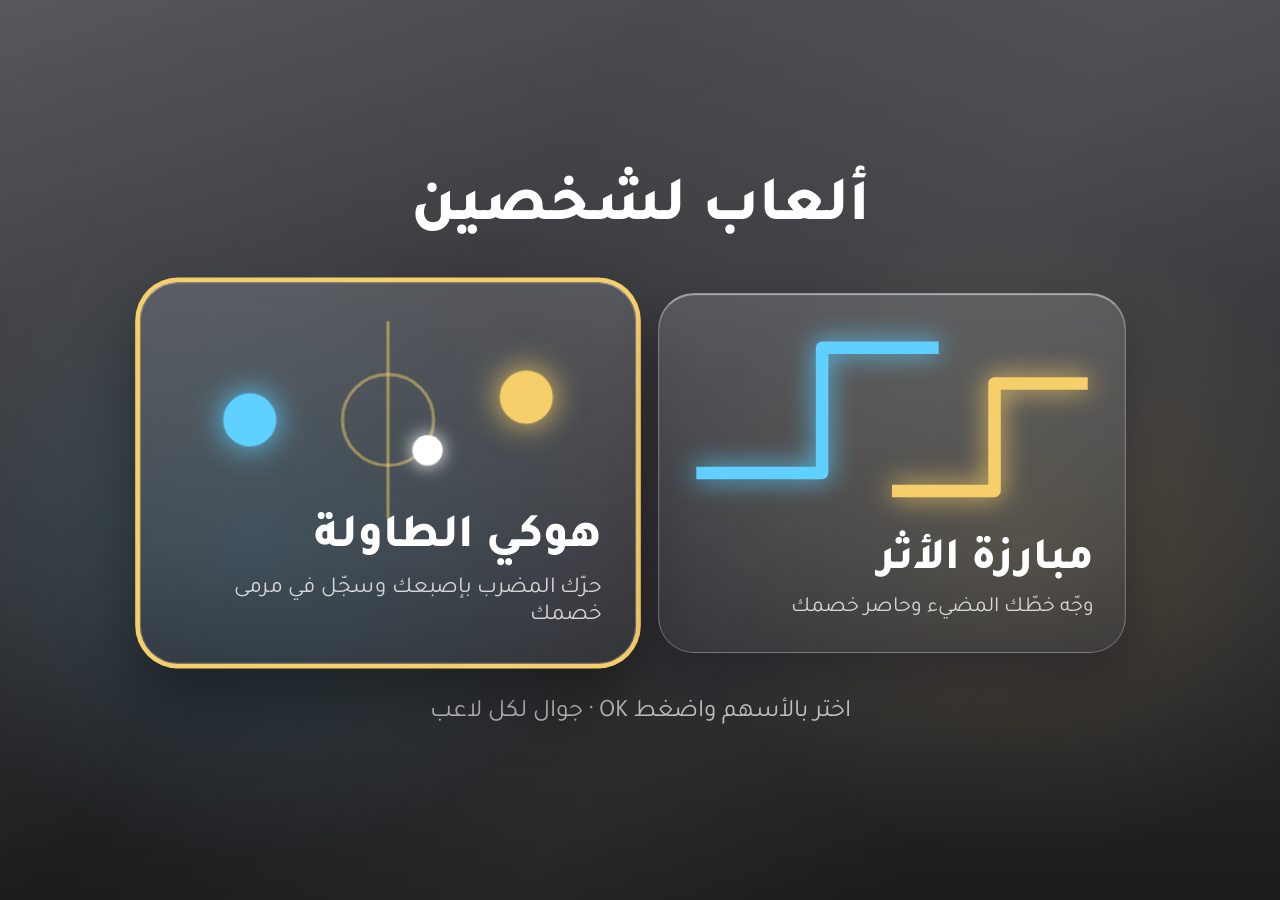
==== web/public/games/index.html @ 93bdf0fc "Two-player TV games: air hockey and light-trail duel Phones are the controllers (pad.html); the TV r" ====
<!doctype html>
<html lang="ar" dir="rtl">
<head>
  <meta charset="utf-8">
  <meta name="viewport" content="width=device-width, initial-scale=1">
  <title>ألعاب</title>
  <link rel="stylesheet" href="games.css">
  <style>
    .hub { position: fixed; inset: 0; display: flex; flex-direction: column; align-items: center; justify-content: center; gap: 5vh; }
    .hub h1 { font-size: 7vh; font-weight: 800; }
    .hub p { font-size: 2.8vh; }
    .cards { display: flex; gap: 4vh; direction: ltr; }
    .card { width: 52vh; height: 40vh; border-radius: 4vh; padding: 3.5vh; display: flex; flex-direction: column; justify-content: flex-end;
      color: #fff; text-decoration: none; direction: rtl; position: relative; overflow: hidden; outline: none;
      transition: transform .2s, box-shadow .2s; }
    .card canvas { position: absolute; inset: 0; width: 100%; height: 100%; }
    .card b { position: relative; font-size: 5vh; font-weight: 800; }
    .card span { position: relative; font-size: 2.4vh; color: rgba(255,255,255,.78); margin-top: .6vh; }
    .card:focus { transform: scale(1.06); box-shadow: 0 0 0 .5vh #f6cf6a, 0 3vh 7vh rgba(0,0,0,.45); }
  </style>
</head>
<body class="tv">
  <div class="hub">
    <h1>ألعاب لشخصين</h1>
    <div class="cards">
      <a class="card glass" href="hockey.html" id="c0"><canvas id="art0"></canvas><b>هوكي الطاولة</b><span>حرّك المضرب بإصبعك وسجّل في مرمى خصمك</span></a>
      <a class="card glass" href="trail.html" id="c1"><canvas id="art1"></canvas><b>مبارزة الأثر</b><span>وجّه خطّك المضيء وحاصر خصمك</span></a>
    </div>
    <p class="dim">اختر بالأسهم واضغط OK · جوال لكل لاعب</p>
  </div>
  <script>
    // Game picker for the TV remote: arrows move focus between the two cards, OK opens one.
    (function () {
      var cards = [document.getElementById('c0'), document.getElementById('c1')], i = 0;
      cards[0].focus();
      document.addEventListener('keydown', function (e) {
        if (e.keyCode === 37 || e.keyCode === 39) { i = e.keyCode === 37 ? 0 : 1; cards[i].focus(); e.preventDefault(); }
        if (e.keyCode === 13) { location.href = cards[i].getAttribute('href'); e.preventDefault(); }
      });

      // Small static art on each card (drawn once).
      function art(id, draw) {
        var c = document.getElementById(id), r = c.getBoundingClientRect();
        c.width = r.width; c.height = r.height; draw(c.getContext('2d'), c.width, c.height);
      }
      function dot(g, x, y, r, color) {
        g.shadowColor = color; g.shadowBlur = r * 1.2; g.fillStyle = color;
        g.beginPath(); g.arc(x, y, r, 0, Math.PI * 2); g.fill(); g.shadowBlur = 0;
      }
      art('art0', function (g, w, h) {
        g.strokeStyle = 'rgba(246,207,106,.5)'; g.lineWidth = 3;
        g.beginPath(); g.moveTo(w / 2, h * 0.1); g.lineTo(w / 2, h * 0.62); g.stroke();
        g.beginPath(); g.arc(w / 2, h * 0.36, h * 0.12, 0, Math.PI * 2); g.stroke();
        dot(g, w * 0.22, h * 0.36, h * 0.07, '#5fd0ff'); dot(g, w * 0.78, h * 0.3, h * 0.07, '#f6cf6a');
        dot(g, w * 0.58, h * 0.44, h * 0.04, '#ffffff');
      });
      art('art1', function (g, w, h) {
        var s = h * 0.035;
        g.lineWidth = s; g.lineJoin = 'round';
        g.strokeStyle = '#5fd0ff'; g.shadowColor = '#5fd0ff'; g.shadowBlur = s * 2;
        g.beginPath(); g.moveTo(w * 0.08, h * 0.5); g.lineTo(w * 0.35, h * 0.5); g.lineTo(w * 0.35, h * 0.15); g.lineTo(w * 0.6, h * 0.15); g.stroke();
        g.strokeStyle = '#f6cf6a'; g.shadowColor = '#f6cf6a';
        g.beginPath(); g.moveTo(w * 0.92, h * 0.25); g.lineTo(w * 0.72, h * 0.25); g.lineTo(w * 0.72, h * 0.55); g.lineTo(w * 0.5, h * 0.55); g.stroke();
        g.shadowBlur = 0;
      });
    })();
  </script>
</body>
</html>
---- web/public/games/games.css ----
/* Shared look for the TV games: graphite metal page, static glass panels (the VIDAA
   browser has no backdrop blur), gold accents. Sizes in vh so 720p and 1080p match. */
@font-face { font-family: Tajawal; font-weight: 400; src: url(../fonts/tajawal_regular.ttf) format('truetype'); }
@font-face { font-family: Tajawal; font-weight: 700; src: url(../fonts/tajawal_bold.ttf) format('truetype'); }
@font-face { font-family: Tajawal; font-weight: 800; src: url(../fonts/tajawal_extrabold.ttf) format('truetype'); }

* { box-sizing: border-box; margin: 0; padding: 0; }
html, body { width: 100%; height: 100%; overflow: hidden; color: #fff; font-family: Tajawal, sans-serif; }
body {
  background:
    linear-gradient(125deg, rgba(255,255,255,0.07), rgba(255,255,255,0) 35%, rgba(255,255,255,0.04) 60%, rgba(255,255,255,0) 80%),
    radial-gradient(40% 50% at 20% 60%, rgba(95,208,255,0.16), transparent 70%),
    radial-gradient(40% 50% at 80% 60%, rgba(246,207,106,0.16), transparent 70%),
    linear-gradient(#4a4b50, #1c1c1e);
}
.dim { color: rgba(255,255,255,0.7); }
.small { font-size: 0.8em; }
.dotc { display: inline-block; width: 1em; height: 1em; border-radius: 50%; vertical-align: -0.12em; }
.dotc.cyan { background: #5fd0ff; box-shadow: 0 0 1vh #5fd0ff; }
.dotc.gold { background: #f6cf6a; box-shadow: 0 0 1vh #f6cf6a; }

.glass {
  background: linear-gradient(180deg, rgba(255,255,255,0.17), rgba(255,255,255,0.06)), rgba(10,14,36,0.16);
  border: 1px solid rgba(255,255,255,0.24); border-top-color: rgba(255,255,255,0.42);
  box-shadow: 0 2vh 5vh rgba(6,8,28,0.3), inset 0 1px 1px rgba(255,255,255,0.55);
}

/* ---- TV ---- */
.tv #hud { position: fixed; top: 2.5vh; left: 4vw; right: 4vw; height: 8vh; display: flex; align-items: center; justify-content: space-between; }
.tv .hud-title { font-size: 3.4vh; font-weight: 700; }
.tv .score { font-size: 7vh; font-weight: 800; display: flex; align-items: center; gap: 1.5vh; min-width: 12vw; }
.tv .score .dotc { width: 3vh; height: 3vh; }
.tv #s0 { justify-content: flex-start; } .tv #s1 { justify-content: flex-end; }
.tv #stage { position: fixed; top: 12vh; left: 3vw; right: 3vw; bottom: 3vh; display: flex; align-items: center; justify-content: center; }
.tv #stage canvas { position: absolute; }

.tv .lobby {
  position: fixed; top: 50%; left: 50%; transform: translate(-50%, -50%);
  width: 62vh; padding: 4vh; border-radius: 4vh; text-align: center; font-size: 2.6vh;
  background: linear-gradient(180deg, rgba(255,255,255,0.2), rgba(255,255,255,0.08)), rgba(22,26,40,0.72);
}
.tv .lobby h1 { font-size: 5vh; margin-bottom: 2vh; }
.tv .lobby .qr { background: #fff; display: inline-block; padding: 1.6vh; border-radius: 2.4vh; margin-bottom: 1.6vh; }
.tv .lobby .qr img { width: 28vh; height: 28vh; display: block; image-rendering: pixelated; }
/* Cards follow the table: left player on the left, even in RTL. */
.tv .slots { display: flex; gap: 1.6vh; margin: 2vh 0; direction: ltr; }
.tv .slot { direction: rtl; }
.tv .slot { flex: 1; padding: 1.4vh; border-radius: 2vh; background: rgba(255,255,255,0.08); border: 2px solid rgba(255,255,255,0.12); font-weight: 700; }
.tv .slot b { display: block; font-size: 2.2vh; margin-top: 0.6vh; color: rgba(255,255,255,0.6); }
.tv .slot.in { border-color: var(--c); box-shadow: 0 0 2.5vh var(--c); }
.tv .slot.in b { color: var(--c); }
.tv .slot .dotc { margin-left: 0.8vh; }

.tv #banner {
  position: fixed; top: 50%; left: 50%; transform: translate(-50%, -50%) scale(0.6); opacity: 0;
  font-size: 14vh; font-weight: 800; text-align: center; text-shadow: 0 0 4vh currentColor;
  transition: opacity .25s, transform .25s; pointer-events: none; white-space: nowrap;
}
.tv #banner.show { opacity: 1; transform: translate(-50%, -50%) scale(1); }
.tv #banner small { display: block; font-size: 3vh; color: #fff; text-shadow: none; margin-top: 1vh; }
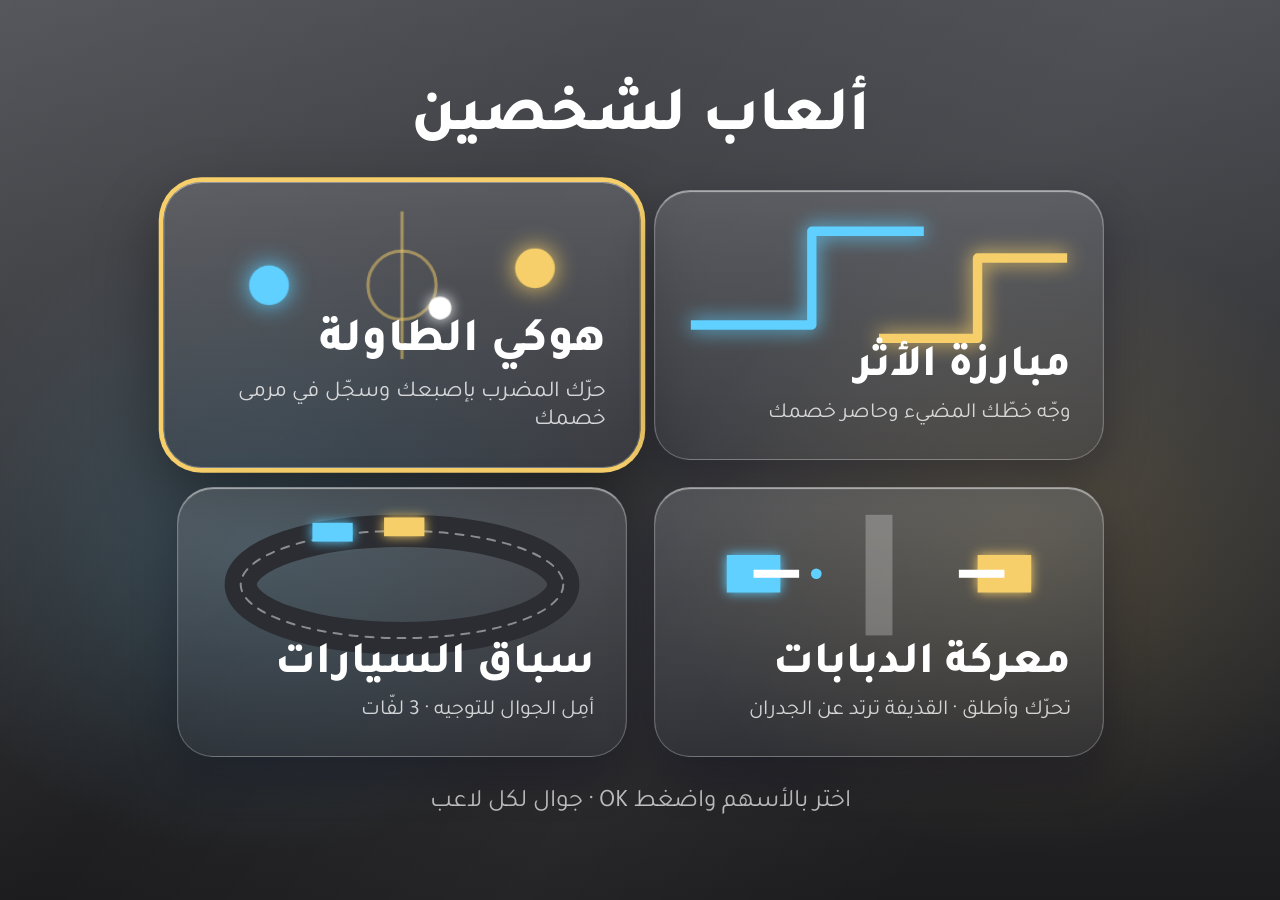
==== commit 1f75f38d: "Add car racing and tank battle to the TV games Both built on the same phone-controller link and lobb" ====
--- a/web/public/games/index.html
+++ b/web/public/games/index.html
@@ -6,11 +6,11 @@
   <title>ألعاب</title>
   <link rel="stylesheet" href="games.css">
   <style>
-    .hub { position: fixed; inset: 0; display: flex; flex-direction: column; align-items: center; justify-content: center; gap: 5vh; }
+    .hub { position: fixed; inset: 0; display: flex; flex-direction: column; align-items: center; justify-content: center; gap: 3.5vh; }
     .hub h1 { font-size: 7vh; font-weight: 800; }
     .hub p { font-size: 2.8vh; }
-    .cards { display: flex; gap: 4vh; direction: ltr; }
-    .card { width: 52vh; height: 40vh; border-radius: 4vh; padding: 3.5vh; display: flex; flex-direction: column; justify-content: flex-end;
+    .cards { display: grid; grid-template-columns: 1fr 1fr; gap: 3vh; direction: ltr; }
+    .card { width: 50vh; height: 30vh; border-radius: 4vh; padding: 3.5vh; display: flex; flex-direction: column; justify-content: flex-end;
       color: #fff; text-decoration: none; direction: rtl; position: relative; overflow: hidden; outline: none;
       transition: transform .2s, box-shadow .2s; }
     .card canvas { position: absolute; inset: 0; width: 100%; height: 100%; }
@@ -25,16 +25,23 @@
     <div class="cards">
       <a class="card glass" href="hockey.html" id="c0"><canvas id="art0"></canvas><b>هوكي الطاولة</b><span>حرّك المضرب بإصبعك وسجّل في مرمى خصمك</span></a>
       <a class="card glass" href="trail.html" id="c1"><canvas id="art1"></canvas><b>مبارزة الأثر</b><span>وجّه خطّك المضيء وحاصر خصمك</span></a>
+      <a class="card glass" href="race.html" id="c2"><canvas id="art2"></canvas><b>سباق السيارات</b><span>أمِل الجوال للتوجيه · 3 لفّات</span></a>
+      <a class="card glass" href="tank.html" id="c3"><canvas id="art3"></canvas><b>معركة الدبابات</b><span>تحرّك وأطلق · القذيفة ترتد عن الجدران</span></a>
     </div>
     <p class="dim">اختر بالأسهم واضغط OK · جوال لكل لاعب</p>
   </div>
   <script>
-    // Game picker for the TV remote: arrows move focus between the two cards, OK opens one.
+    // Game picker for the TV remote: arrows move through the 2x2 grid, OK opens a game.
     (function () {
-      var cards = [document.getElementById('c0'), document.getElementById('c1')], i = 0;
+      var cards = [0, 1, 2, 3].map(function (k) { return document.getElementById('c' + k); }), i = 0;
       cards[0].focus();
       document.addEventListener('keydown', function (e) {
-        if (e.keyCode === 37 || e.keyCode === 39) { i = e.keyCode === 37 ? 0 : 1; cards[i].focus(); e.preventDefault(); }
+        var moves = { 37: -1, 39: 1, 38: -2, 40: 2 };
+        if (moves[e.keyCode] !== undefined) {
+          var n = i + moves[e.keyCode];
+          if (n >= 0 && n < cards.length && !(Math.abs(moves[e.keyCode]) === 1 && (n >> 1) !== (i >> 1))) i = n;
+          cards[i].focus(); e.preventDefault();
+        }
         if (e.keyCode === 13) { location.href = cards[i].getAttribute('href'); e.preventDefault(); }
       });
 
@@ -63,6 +70,24 @@
         g.beginPath(); g.moveTo(w * 0.92, h * 0.25); g.lineTo(w * 0.72, h * 0.25); g.lineTo(w * 0.72, h * 0.55); g.lineTo(w * 0.5, h * 0.55); g.stroke();
         g.shadowBlur = 0;
       });
+      art('art2', function (g, w, h) {
+        g.lineWidth = h * 0.12; g.strokeStyle = '#2c2d32'; g.lineCap = 'round';
+        g.beginPath(); g.ellipse(w * 0.5, h * 0.36, w * 0.36, h * 0.2, 0, 0, Math.PI * 2); g.stroke();
+        g.lineWidth = 2; g.strokeStyle = 'rgba(255,255,255,.45)'; g.setLineDash([8, 8]);
+        g.beginPath(); g.ellipse(w * 0.5, h * 0.36, w * 0.36, h * 0.2, 0, 0, Math.PI * 2); g.stroke(); g.setLineDash([]);
+        g.fillStyle = '#5fd0ff'; g.shadowColor = '#5fd0ff'; g.shadowBlur = 12; g.fillRect(w * 0.3, h * 0.13, w * 0.09, h * 0.07);
+        g.fillStyle = '#f6cf6a'; g.shadowColor = '#f6cf6a'; g.fillRect(w * 0.46, h * 0.11, w * 0.09, h * 0.07); g.shadowBlur = 0;
+      });
+      art('art3', function (g, w, h) {
+        g.fillStyle = 'rgba(255,255,255,.25)'; g.fillRect(w * 0.47, h * 0.1, w * 0.06, h * 0.45);
+        function tank(x, y, color, flip) {
+          g.save(); g.translate(x, y); if (flip) g.scale(-1, 1);
+          g.shadowColor = color; g.shadowBlur = 12; g.fillStyle = color; g.fillRect(-h * 0.1, -h * 0.07, h * 0.2, h * 0.14);
+          g.shadowBlur = 0; g.fillStyle = '#fff'; g.fillRect(0, -h * 0.015, h * 0.17, h * 0.03); g.restore();
+        }
+        tank(w * 0.22, h * 0.32, '#5fd0ff', false); tank(w * 0.78, h * 0.32, '#f6cf6a', true);
+        g.fillStyle = '#5fd0ff'; g.beginPath(); g.arc(w * 0.36, h * 0.32, h * 0.02, 0, Math.PI * 2); g.fill();
+      });
     })();
   </script>
 </body>
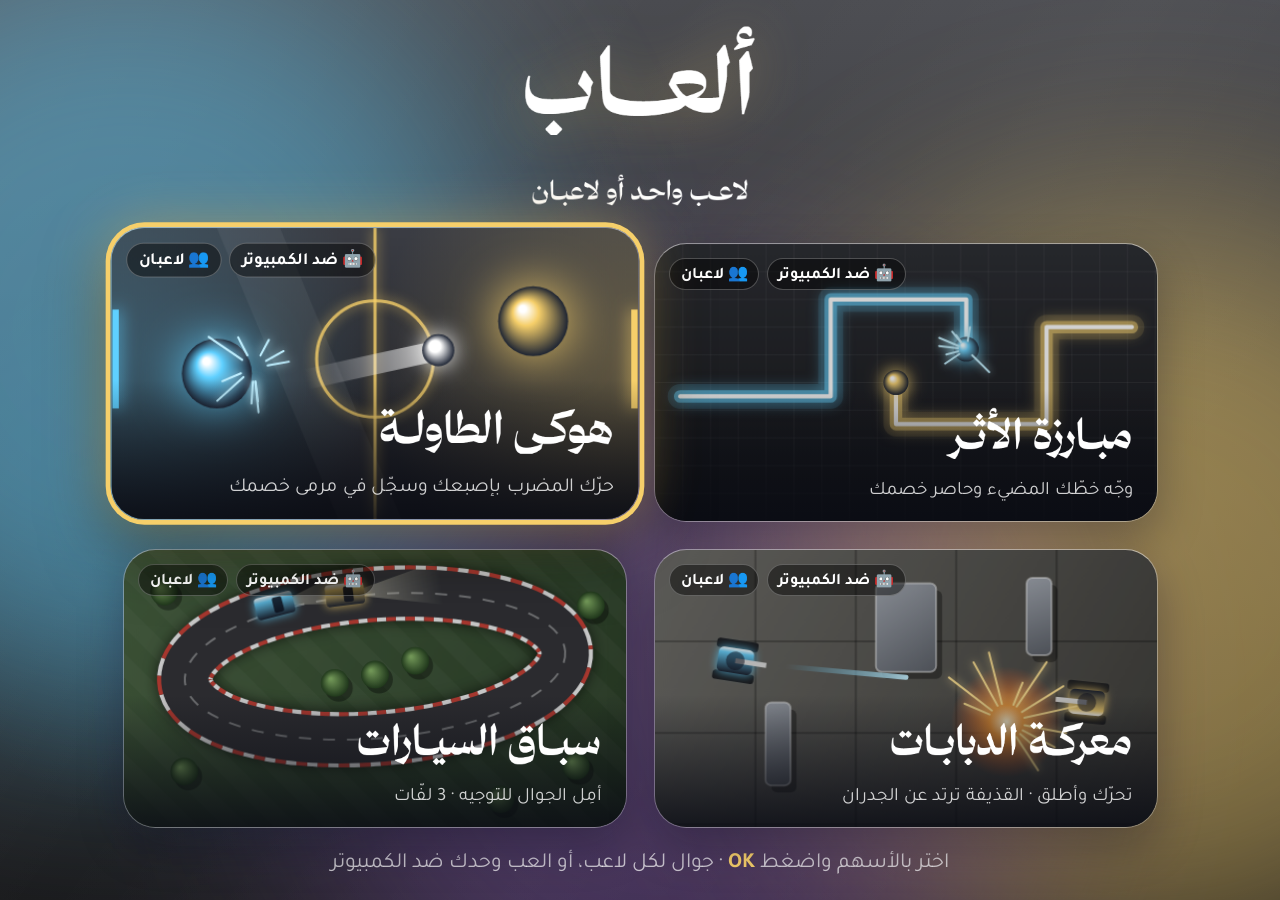
==== commit 15b21228: "Solo play against the computer, richer in-game graphics, new games menu - Lobby: with one phone seat" ====
--- a/web/public/games/index.html
+++ b/web/public/games/index.html
@@ -6,33 +6,79 @@
   <title>ألعاب</title>
   <link rel="stylesheet" href="games.css">
   <style>
-    .hub { position: fixed; inset: 0; display: flex; flex-direction: column; align-items: center; justify-content: center; gap: 3.5vh; }
-    .hub h1 { font-size: 7vh; font-weight: 800; }
-    .hub p { font-size: 2.8vh; }
+    /* Animated backdrop: slow-moving coloured light behind glass, plus drifting motes.
+       Only transforms/opacity animate, so the TV's compositor handles it cheaply. */
+    .aurora { position: fixed; inset: -20%; pointer-events: none; }
+    .aurora i { position: absolute; width: 60vw; height: 60vw; border-radius: 50%; filter: blur(8vw); opacity: .45; }
+    .aurora .a1 { background: #5fd0ff; left: 0; top: 10%; animation: drift1 26s ease-in-out infinite alternate; }
+    .aurora .a2 { background: #f6cf6a; right: 0; top: 30%; animation: drift2 32s ease-in-out infinite alternate; }
+    .aurora .a3 { background: #b56cff; left: 30%; bottom: 0; opacity: .25; animation: drift3 38s ease-in-out infinite alternate; }
+    @keyframes drift1 { to { transform: translate(25vw, 15vh) scale(1.2); } }
+    @keyframes drift2 { to { transform: translate(-30vw, -10vh) scale(.9); } }
+    @keyframes drift3 { to { transform: translate(-15vw, -20vh) scale(1.3); } }
+    .motes i { position: fixed; bottom: -2vh; width: .6vh; height: .6vh; border-radius: 50%; background: #fff; opacity: 0;
+      box-shadow: 0 0 1.2vh #fff; animation: rise linear infinite; }
+    @keyframes rise { 0% { transform: translateY(0); opacity: 0; } 15% { opacity: .7; } 100% { transform: translateY(-110vh); opacity: 0; } }
+
+    .hub { position: fixed; inset: 0; display: flex; flex-direction: column; align-items: center; justify-content: center; gap: 2.6vh; }
+    .head { text-align: center; }
+    .head .title { font-size: 10vh; line-height: 1; filter: drop-shadow(0 0 3vh rgba(246,207,106,.35)); }
+    .head .sub { font-size: 3vh; color: rgba(255,255,255,.75); margin-top: .6vh; }
     .cards { display: grid; grid-template-columns: 1fr 1fr; gap: 3vh; direction: ltr; }
-    .card { width: 50vh; height: 30vh; border-radius: 4vh; padding: 3.5vh; display: flex; flex-direction: column; justify-content: flex-end;
-      color: #fff; text-decoration: none; direction: rtl; position: relative; overflow: hidden; outline: none;
-      transition: transform .2s, box-shadow .2s; }
-    .card canvas { position: absolute; inset: 0; width: 100%; height: 100%; }
-    .card b { position: relative; font-size: 5vh; font-weight: 800; }
-    .card span { position: relative; font-size: 2.4vh; color: rgba(255,255,255,.78); margin-top: .6vh; }
-    .card:focus { transform: scale(1.06); box-shadow: 0 0 0 .5vh #f6cf6a, 0 3vh 7vh rgba(0,0,0,.45); }
+    .card { width: 56vh; height: 31vh; border-radius: 3.6vh; position: relative; overflow: hidden; outline: none;
+      color: #fff; text-decoration: none; direction: rtl; transition: transform .25s, box-shadow .25s; }
+    .card canvas { position: absolute; inset: 0; width: 100%; height: 100%; transition: filter .25s; filter: brightness(.82) saturate(.9); }
+    .card .info { position: absolute; left: 0; right: 0; bottom: 0; padding: 2vh 2.6vh;
+      background: linear-gradient(transparent, rgba(10,12,20,.85)); }
+    .card .name { font-size: 4.6vh; line-height: 1.1; }
+    .card .desc { font-size: 2.1vh; color: rgba(255,255,255,.8); margin-top: .4vh; }
+    .card .modes { position: absolute; top: 1.6vh; left: 1.6vh; display: flex; gap: .8vh; direction: rtl; }
+    .card .modes span { font-size: 1.8vh; font-weight: 700; padding: .4vh 1.2vh; border-radius: 99px;
+      background: rgba(0,0,0,.45); border: 1px solid rgba(255,255,255,.25); }
+    .card::after { content: ''; position: absolute; top: 0; bottom: 0; width: 40%; left: -60%; pointer-events: none;
+      background: linear-gradient(100deg, transparent, rgba(255,255,255,.28), transparent); }
+    .card:focus { transform: translateY(-1vh) scale(1.05); box-shadow: 0 0 0 .5vh #f6cf6a, 0 0 6vh rgba(246,207,106,.45), 0 3vh 7vh rgba(0,0,0,.5); z-index: 2; }
+    .card:focus canvas { filter: none; }
+    .card:focus::after { animation: sheen 1.6s ease-in-out .1s; }
+    @keyframes sheen { to { left: 130%; } }
+    .foot { font-size: 2.4vh; color: rgba(255,255,255,.7); }
+    .foot b { color: #f6cf6a; }
+    .w { display: inline-block; }
   </style>
+  <script src="../labels.js"></script>
 </head>
 <body class="tv">
+  <div class="aurora"><i class="a1"></i><i class="a2"></i><i class="a3"></i></div>
+  <div class="motes" id="motes"></div>
   <div class="hub">
-    <h1>ألعاب لشخصين</h1>
+    <div class="head">
+      <div class="title" data-w="games_title">ألعاب</div>
+      <div class="sub" data-w="games_sub">لاعب واحد أو لاعبان</div>
+    </div>
     <div class="cards">
-      <a class="card glass" href="hockey.html" id="c0"><canvas id="art0"></canvas><b>هوكي الطاولة</b><span>حرّك المضرب بإصبعك وسجّل في مرمى خصمك</span></a>
-      <a class="card glass" href="trail.html" id="c1"><canvas id="art1"></canvas><b>مبارزة الأثر</b><span>وجّه خطّك المضيء وحاصر خصمك</span></a>
-      <a class="card glass" href="race.html" id="c2"><canvas id="art2"></canvas><b>سباق السيارات</b><span>أمِل الجوال للتوجيه · 3 لفّات</span></a>
-      <a class="card glass" href="tank.html" id="c3"><canvas id="art3"></canvas><b>معركة الدبابات</b><span>تحرّك وأطلق · القذيفة ترتد عن الجدران</span></a>
+      <a class="card glass" href="hockey.html" id="c0"><canvas></canvas><div class="modes"><span>🤖 ضد الكمبيوتر</span><span>👥 لاعبان</span></div>
+        <div class="info"><div class="name" data-w="game_hockey">هوكي الطاولة</div><div class="desc">حرّك المضرب بإصبعك وسجّل في مرمى خصمك</div></div></a>
+      <a class="card glass" href="trail.html" id="c1"><canvas></canvas><div class="modes"><span>🤖 ضد الكمبيوتر</span><span>👥 لاعبان</span></div>
+        <div class="info"><div class="name" data-w="game_trail">مبارزة الأثر</div><div class="desc">وجّه خطّك المضيء وحاصر خصمك</div></div></a>
+      <a class="card glass" href="race.html" id="c2"><canvas></canvas><div class="modes"><span>🤖 ضد الكمبيوتر</span><span>👥 لاعبان</span></div>
+        <div class="info"><div class="name" data-w="game_race">سباق السيارات</div><div class="desc">أمِل الجوال للتوجيه · 3 لفّات</div></div></a>
+      <a class="card glass" href="tank.html" id="c3"><canvas></canvas><div class="modes"><span>🤖 ضد الكمبيوتر</span><span>👥 لاعبان</span></div>
+        <div class="info"><div class="name" data-w="game_tank">معركة الدبابات</div><div class="desc">تحرّك وأطلق · القذيفة ترتد عن الجدران</div></div></a>
     </div>
-    <p class="dim">اختر بالأسهم واضغط OK · جوال لكل لاعب</p>
+    <div class="foot">اختر بالأسهم واضغط <b>OK</b> · جوال لكل لاعب، أو العب وحدك ضد الكمبيوتر</div>
   </div>
   <script>
     // Game picker for the TV remote: arrows move through the 2x2 grid, OK opens a game.
     (function () {
+      var LABELS = window.LABELS || {};
+      // Thmanyah word images (rendered locally; see tools/render-labels.mjs).
+      Array.prototype.forEach.call(document.querySelectorAll('[data-w]'), function (el) {
+        var l = LABELS[el.getAttribute('data-w')];
+        if (!l) return;
+        el.innerHTML = '<img class="w" alt="' + l.t + '" src="../labels/' + el.getAttribute('data-w') + '.png" style="width:' +
+          (l.h * l.r).toFixed(3) + 'em;height:' + l.h + 'em">';
+      });
+
       var cards = [0, 1, 2, 3].map(function (k) { return document.getElementById('c' + k); }), i = 0;
       cards[0].focus();
       document.addEventListener('keydown', function (e) {
@@ -45,48 +91,130 @@
         if (e.keyCode === 13) { location.href = cards[i].getAttribute('href'); e.preventDefault(); }
       });
 
-      // Small static art on each card (drawn once).
-      function art(id, draw) {
-        var c = document.getElementById(id), r = c.getBoundingClientRect();
-        c.width = r.width; c.height = r.height; draw(c.getContext('2d'), c.width, c.height);
-      }
-      function dot(g, x, y, r, color) {
-        g.shadowColor = color; g.shadowBlur = r * 1.2; g.fillStyle = color;
-        g.beginPath(); g.arc(x, y, r, 0, Math.PI * 2); g.fill(); g.shadowBlur = 0;
-      }
-      art('art0', function (g, w, h) {
-        g.strokeStyle = 'rgba(246,207,106,.5)'; g.lineWidth = 3;
-        g.beginPath(); g.moveTo(w / 2, h * 0.1); g.lineTo(w / 2, h * 0.62); g.stroke();
-        g.beginPath(); g.arc(w / 2, h * 0.36, h * 0.12, 0, Math.PI * 2); g.stroke();
-        dot(g, w * 0.22, h * 0.36, h * 0.07, '#5fd0ff'); dot(g, w * 0.78, h * 0.3, h * 0.07, '#f6cf6a');
-        dot(g, w * 0.58, h * 0.44, h * 0.04, '#ffffff');
-      });
-      art('art1', function (g, w, h) {
-        var s = h * 0.035;
-        g.lineWidth = s; g.lineJoin = 'round';
-        g.strokeStyle = '#5fd0ff'; g.shadowColor = '#5fd0ff'; g.shadowBlur = s * 2;
-        g.beginPath(); g.moveTo(w * 0.08, h * 0.5); g.lineTo(w * 0.35, h * 0.5); g.lineTo(w * 0.35, h * 0.15); g.lineTo(w * 0.6, h * 0.15); g.stroke();
-        g.strokeStyle = '#f6cf6a'; g.shadowColor = '#f6cf6a';
-        g.beginPath(); g.moveTo(w * 0.92, h * 0.25); g.lineTo(w * 0.72, h * 0.25); g.lineTo(w * 0.72, h * 0.55); g.lineTo(w * 0.5, h * 0.55); g.stroke();
+      var motes = document.getElementById('motes');
+      for (var m = 0; m < 26; m++) {
+        var d = document.createElement('i');
+        d.style.left = (Math.random() * 100) + 'vw';
+        d.style.animationDuration = (14 + Math.random() * 18) + 's';
+        d.style.animationDelay = (-Math.random() * 30) + 's';
+        var s = 0.3 + Math.random() * 0.7; d.style.transform = 'scale(' + s + ')';
+        motes.appendChild(d);
+      }
+
+      // ---- Card illustrations (drawn once, at the card's real size) ----
+      function glow(g, color, blur) { g.shadowColor = color; g.shadowBlur = blur; }
+      function rr(g, x, y, w, h, r) {
+        g.beginPath(); g.moveTo(x + r, y); g.arcTo(x + w, y, x + w, y + h, r); g.arcTo(x + w, y + h, x, y + h, r);
+        g.arcTo(x, y + h, x, y, r); g.arcTo(x, y, x + w, y, r); g.closePath();
+      }
+      function disc(g, x, y, r, color) {
+        glow(g, color, r * 1.4);
+        var b = g.createRadialGradient(x - r * .3, y - r * .35, r * .1, x, y, r);
+        b.addColorStop(0, '#fff'); b.addColorStop(.3, color); b.addColorStop(1, '#1d2433');
+        g.fillStyle = b; g.beginPath(); g.arc(x, y, r, 0, Math.PI * 2); g.fill(); g.shadowBlur = 0;
+      }
+      function sparks(g, x, y, n, color, len) {
+        glow(g, color, 8); g.strokeStyle = color; g.lineWidth = 2;
+        for (var k = 0; k < n; k++) {
+          var a = Math.random() * Math.PI * 2, r0 = len * .3, r1 = len * (.6 + Math.random() * .6);
+          g.beginPath(); g.moveTo(x + Math.cos(a) * r0, y + Math.sin(a) * r0); g.lineTo(x + Math.cos(a) * r1, y + Math.sin(a) * r1); g.stroke();
+        }
         g.shadowBlur = 0;
-      });
-      art('art2', function (g, w, h) {
-        g.lineWidth = h * 0.12; g.strokeStyle = '#2c2d32'; g.lineCap = 'round';
-        g.beginPath(); g.ellipse(w * 0.5, h * 0.36, w * 0.36, h * 0.2, 0, 0, Math.PI * 2); g.stroke();
-        g.lineWidth = 2; g.strokeStyle = 'rgba(255,255,255,.45)'; g.setLineDash([8, 8]);
-        g.beginPath(); g.ellipse(w * 0.5, h * 0.36, w * 0.36, h * 0.2, 0, 0, Math.PI * 2); g.stroke(); g.setLineDash([]);
-        g.fillStyle = '#5fd0ff'; g.shadowColor = '#5fd0ff'; g.shadowBlur = 12; g.fillRect(w * 0.3, h * 0.13, w * 0.09, h * 0.07);
-        g.fillStyle = '#f6cf6a'; g.shadowColor = '#f6cf6a'; g.fillRect(w * 0.46, h * 0.11, w * 0.09, h * 0.07); g.shadowBlur = 0;
-      });
-      art('art3', function (g, w, h) {
-        g.fillStyle = 'rgba(255,255,255,.25)'; g.fillRect(w * 0.47, h * 0.1, w * 0.06, h * 0.45);
-        function tank(x, y, color, flip) {
-          g.save(); g.translate(x, y); if (flip) g.scale(-1, 1);
-          g.shadowColor = color; g.shadowBlur = 12; g.fillStyle = color; g.fillRect(-h * 0.1, -h * 0.07, h * 0.2, h * 0.14);
-          g.shadowBlur = 0; g.fillStyle = '#fff'; g.fillRect(0, -h * 0.015, h * 0.17, h * 0.03); g.restore();
-        }
-        tank(w * 0.22, h * 0.32, '#5fd0ff', false); tank(w * 0.78, h * 0.32, '#f6cf6a', true);
-        g.fillStyle = '#5fd0ff'; g.beginPath(); g.arc(w * 0.36, h * 0.32, h * 0.02, 0, Math.PI * 2); g.fill();
+      }
+      var ART = [
+        function hockey(g, w, h) {
+          var bg = g.createLinearGradient(0, 0, 0, h); bg.addColorStop(0, '#3b3d44'); bg.addColorStop(1, '#1b1c21');
+          g.fillStyle = bg; g.fillRect(0, 0, w, h);
+          [[0, '#5fd0ff'], [w, '#f6cf6a']].forEach(function (s) {
+            var r = g.createRadialGradient(s[0], h * .45, 0, s[0], h * .45, w * .5); r.addColorStop(0, s[1] + '44'); r.addColorStop(1, s[1] + '00');
+            g.fillStyle = r; g.fillRect(0, 0, w, h);
+          });
+          g.fillStyle = 'rgba(255,255,255,.05)'; g.beginPath(); g.moveTo(w * .2, 0); g.lineTo(w * .32, 0); g.lineTo(w * .55, h); g.lineTo(w * .43, h); g.fill();
+          glow(g, '#f6cf6a', 12); g.strokeStyle = 'rgba(246,207,106,.8)'; g.lineWidth = 3;
+          g.beginPath(); g.moveTo(w / 2, 0); g.lineTo(w / 2, h); g.stroke();
+          g.beginPath(); g.arc(w / 2, h * .45, h * .2, 0, Math.PI * 2); g.stroke(); g.shadowBlur = 0;
+          [[4, '#5fd0ff'], [w - 4, '#f6cf6a']].forEach(function (s) { glow(g, s[1], 16); g.fillStyle = s[1]; g.fillRect(s[0] - 3, h * .28, 6, h * .34); g.shadowBlur = 0; });
+          disc(g, w * .2, h * .5, h * .12, '#5fd0ff'); disc(g, w * .8, h * .32, h * .12, '#f6cf6a');
+          var px = w * .62, py = h * .42, st = g.createLinearGradient(px - w * .25, py + h * .1, px, py);
+          st.addColorStop(0, 'rgba(255,255,255,0)'); st.addColorStop(1, 'rgba(255,255,255,.7)');
+          g.strokeStyle = st; g.lineWidth = h * .07; g.lineCap = 'round'; g.beginPath(); g.moveTo(px - w * .25, py + h * .1); g.lineTo(px, py); g.stroke();
+          disc(g, px, py, h * .055, '#ffffff'); sparks(g, w * .27, h * .48, 10, '#bfefff', h * .16);
+        },
+        function trail(g, w, h) {
+          var bg = g.createLinearGradient(0, 0, 0, h); bg.addColorStop(0, '#2e3036'); bg.addColorStop(1, '#141519');
+          g.fillStyle = bg; g.fillRect(0, 0, w, h);
+          g.strokeStyle = 'rgba(255,255,255,.06)'; g.lineWidth = 1;
+          for (var x = 0; x < w; x += h * .1) { g.beginPath(); g.moveTo(x, 0); g.lineTo(x, h); g.stroke(); }
+          for (var y = 0; y < h; y += h * .1) { g.beginPath(); g.moveTo(0, y); g.lineTo(w, y); g.stroke(); }
+          function ribbon(pts, color) {
+            g.lineJoin = 'round'; g.lineCap = 'round';
+            [[h * .09, .15], [h * .045, .6], [h * .015, 1]].forEach(function (p, k) {
+              glow(g, color, k === 1 ? 16 : 0); g.strokeStyle = k === 2 ? '#fff' : color; g.globalAlpha = p[1]; g.lineWidth = p[0];
+              g.beginPath(); pts.forEach(function (q, j) { g[j ? 'lineTo' : 'moveTo'](q[0] * w, q[1] * h); }); g.stroke();
+            });
+            g.globalAlpha = 1; g.shadowBlur = 0;
+            var e = pts[pts.length - 1]; disc(g, e[0] * w, e[1] * h, h * .045, color);
+          }
+          ribbon([[.05, .55], [.35, .55], [.35, .2], [.62, .2], [.62, .38]], '#5fd0ff');
+          ribbon([[.95, .3], [.78, .3], [.78, .65], [.48, .65], [.48, .5]], '#f6cf6a');
+          sparks(g, .62 * w, .38 * h, 8, '#bfefff', h * .1);
+        },
+        function race(g, w, h) {
+          var gr = g.createLinearGradient(0, 0, w, h); gr.addColorStop(0, '#46643f'); gr.addColorStop(1, '#2a4026');
+          g.fillStyle = gr; g.fillRect(0, 0, w, h);
+          for (var s = -h; s < w; s += h * .18) { g.fillStyle = 'rgba(255,255,255,.03)'; g.beginPath(); g.moveTo(s, 0); g.lineTo(s + h * .09, 0); g.lineTo(s + h * 1.09, h); g.lineTo(s + h, h); g.fill(); }
+          function track(width, style, dash) { g.setLineDash(dash || []); g.lineWidth = width; g.strokeStyle = style; g.beginPath(); g.ellipse(w * .5, h * .42, w * .38, h * .26, -.08, 0, Math.PI * 2); g.stroke(); g.setLineDash([]); }
+          glow(g, 'rgba(0,0,0,.6)', 14); track(h * .2, '#2a2b2f'); g.shadowBlur = 0;
+          track(h * .2, '#f2f2f2', [10, 10]); track(h * .2, '#d64034', [0, 10, 10, 0]); track(h * .17, '#34353a'); track(2, 'rgba(255,255,255,.4)', [12, 12]);
+          [[.08, .15], [.93, .2], [.12, .8], [.9, .78], [.5, .45], [.42, .48], [.58, .4], [.75, .9]].forEach(function (p) {
+            var x = p[0] * w, y = p[1] * h, r = h * .05; g.fillStyle = 'rgba(0,0,0,.35)'; g.beginPath(); g.arc(x + 4, y + 5, r, 0, Math.PI * 2); g.fill();
+            var c = g.createRadialGradient(x - r * .3, y - r * .3, 1, x, y, r); c.addColorStop(0, '#86b863'); c.addColorStop(1, '#25451f');
+            g.fillStyle = c; g.beginPath(); g.arc(x, y, r, 0, Math.PI * 2); g.fill();
+          });
+          function car(x, y, a, color) {
+            g.save(); g.translate(x, y); g.rotate(a);
+            var bm = g.createLinearGradient(0, 0, h * .35, 0); bm.addColorStop(0, 'rgba(255,250,220,.5)'); bm.addColorStop(1, 'rgba(255,250,220,0)');
+            g.fillStyle = bm; g.beginPath(); g.moveTo(h * .05, -3); g.lineTo(h * .35, -h * .08); g.lineTo(h * .35, h * .08); g.lineTo(h * .05, 3); g.fill();
+            glow(g, color, 10); var b = g.createLinearGradient(0, -h * .04, 0, h * .04); b.addColorStop(0, '#fff'); b.addColorStop(.25, color); b.addColorStop(1, '#1d2433');
+            g.fillStyle = b; rr(g, -h * .07, -h * .04, h * .14, h * .08, 4); g.fill(); g.shadowBlur = 0;
+            g.fillStyle = 'rgba(15,20,35,.85)'; rr(g, -h * .005, -h * .028, h * .035, h * .056, 2); g.fill();
+            g.restore();
+          }
+          car(w * .3, h * .2, -.25, '#5fd0ff'); car(w * .44, h * .16, -.12, '#f6cf6a');
+        },
+        function tank(g, w, h) {
+          var bg = g.createLinearGradient(0, 0, w, h); bg.addColorStop(0, '#706f6a'); bg.addColorStop(1, '#3f3e3a');
+          g.fillStyle = bg; g.fillRect(0, 0, w, h);
+          g.strokeStyle = 'rgba(0,0,0,.25)'; g.lineWidth = 2;
+          for (var x = w * .2; x < w; x += w * .2) { g.beginPath(); g.moveTo(x, 0); g.lineTo(x, h); g.stroke(); }
+          for (var y = h * .33; y < h; y += h * .33) { g.beginPath(); g.moveTo(0, y); g.lineTo(w, y); g.stroke(); }
+          [[.44, .12, .12, .32], [.22, .55, .05, .3], [.74, .1, .05, .28]].forEach(function (b) {
+            g.fillStyle = 'rgba(0,0,0,.35)'; rr(g, b[0] * w + 6, b[1] * h + 7, b[2] * w, b[3] * h, 6); g.fill();
+            var t = g.createLinearGradient(b[0] * w, b[1] * h, (b[0] + b[2]) * w, (b[1] + b[3]) * h); t.addColorStop(0, '#a3a9b3'); t.addColorStop(1, '#5d626b');
+            g.fillStyle = t; rr(g, b[0] * w, b[1] * h, b[2] * w, b[3] * h, 6); g.fill(); g.strokeStyle = 'rgba(255,255,255,.45)'; g.lineWidth = 2; g.stroke();
+          });
+          function tk(x, y, a, color) {
+            g.save(); g.translate(x, y); g.rotate(a); var s = h * .075;
+            g.fillStyle = '#1d1e22'; rr(g, -s, -s, s * 2, s * .45, 3); g.fill(); rr(g, -s, s * .55, s * 2, s * .45, 3); g.fill();
+            glow(g, color, 10); var b = g.createLinearGradient(0, -s * .6, 0, s * .6); b.addColorStop(0, '#fff'); b.addColorStop(.2, color); b.addColorStop(1, '#1d2433');
+            g.fillStyle = b; rr(g, -s * .85, -s * .6, s * 1.7, s * 1.2, 5); g.fill(); g.shadowBlur = 0;
+            g.fillStyle = '#ddd'; g.fillRect(0, -s * .12, s * 1.5, s * .24);
+            g.fillStyle = 'rgba(20,24,40,.55)'; g.beginPath(); g.arc(0, 0, s * .45, 0, Math.PI * 2); g.fill();
+            g.restore();
+          }
+          tk(w * .16, h * .4, .15, '#5fd0ff'); tk(w * .86, h * .55, Math.PI + .1, '#f6cf6a');
+          var tr = g.createLinearGradient(w * .26, h * .42, w * .5, h * .46); tr.addColorStop(0, 'rgba(95,208,255,0)'); tr.addColorStop(1, '#bfefff');
+          g.strokeStyle = tr; g.lineWidth = 5; g.lineCap = 'round'; g.beginPath(); g.moveTo(w * .26, h * .42); g.lineTo(w * .5, h * .46); g.stroke();
+          var ex = w * .7, ey = h * .62, f = g.createRadialGradient(ex, ey, 0, ex, ey, h * .2);
+          f.addColorStop(0, 'rgba(255,244,208,1)'); f.addColorStop(.3, 'rgba(255,154,46,.9)'); f.addColorStop(1, 'rgba(255,90,31,0)');
+          g.fillStyle = f; g.beginPath(); g.arc(ex, ey, h * .2, 0, Math.PI * 2); g.fill();
+          sparks(g, ex, ey, 12, '#ffe08a', h * .22);
+        },
+      ];
+      cards.forEach(function (card, k) {
+        var c = card.querySelector('canvas'), r = card.getBoundingClientRect();
+        c.width = r.width; c.height = r.height;
+        ART[k](c.getContext('2d'), c.width, c.height);
       });
     })();
   </script>
--- a/web/public/games/games.css
+++ b/web/public/games/games.css
@@ -30,6 +30,9 @@
 .tv .hud-title { font-size: 3.4vh; font-weight: 700; }
 .tv .score { font-size: 7vh; font-weight: 800; display: flex; align-items: center; gap: 1.5vh; min-width: 12vw; }
 .tv .score .dotc { width: 3vh; height: 3vh; }
+.tv .score b { display: inline-block; text-shadow: 0 0 2vh rgba(255,255,255,.25); }
+.tv .score b.pop { animation: pop .6s cubic-bezier(.2,1.6,.4,1); }
+@keyframes pop { 0% { transform: scale(1); } 30% { transform: scale(1.6); color: #fff; text-shadow: 0 0 4vh #fff; } 100% { transform: scale(1); } }
 .tv #s0 { justify-content: flex-start; } .tv #s1 { justify-content: flex-end; }
 .tv #stage { position: fixed; top: 12vh; left: 3vw; right: 3vw; bottom: 3vh; display: flex; align-items: center; justify-content: center; }
 .tv #stage canvas { position: absolute; }
@@ -50,6 +53,8 @@
 .tv .slot.in { border-color: var(--c); box-shadow: 0 0 2.5vh var(--c); }
 .tv .slot.in b { color: var(--c); }
 .tv .slot .dotc { margin-left: 0.8vh; }
+.tv .solo-hint { font-size: 2.3vh; color: #f6cf6a; margin: -0.6vh 0 1.2vh; }
+.tv .solo-hint b { background: rgba(246,207,106,.2); border: 1px solid rgba(246,207,106,.6); border-radius: .8vh; padding: 0 .8vh; }
 
 .tv #banner {
   position: fixed; top: 50%; left: 50%; transform: translate(-50%, -50%) scale(0.6); opacity: 0;
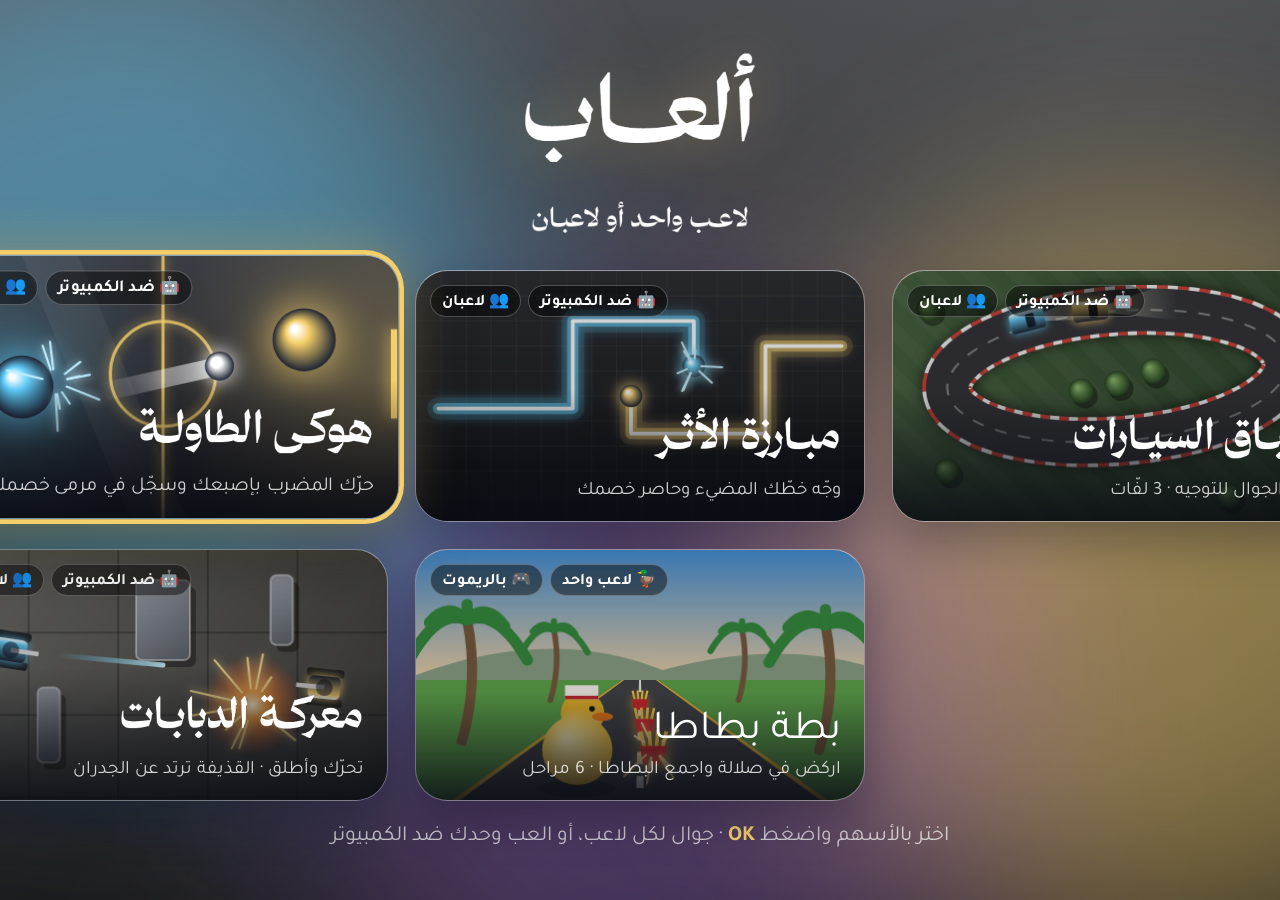
==== commit f6c9ceb0: "Add Batta Batata, a 3D duck runner set in Salalah, to the TV games Six stages through Salalah (city," ====
--- a/web/public/games/index.html
+++ b/web/public/games/index.html
@@ -24,8 +24,8 @@
     .head { text-align: center; }
     .head .title { font-size: 10vh; line-height: 1; filter: drop-shadow(0 0 3vh rgba(246,207,106,.35)); }
     .head .sub { font-size: 3vh; color: rgba(255,255,255,.75); margin-top: .6vh; }
-    .cards { display: grid; grid-template-columns: 1fr 1fr; gap: 3vh; direction: ltr; }
-    .card { width: 56vh; height: 31vh; border-radius: 3.6vh; position: relative; overflow: hidden; outline: none;
+    .cards { display: grid; grid-template-columns: repeat(3, auto); gap: 3vh; direction: ltr; }
+    .card { width: 50vh; height: 28vh; border-radius: 3.6vh; position: relative; overflow: hidden; outline: none;
       color: #fff; text-decoration: none; direction: rtl; transition: transform .25s, box-shadow .25s; }
     .card canvas { position: absolute; inset: 0; width: 100%; height: 100%; transition: filter .25s; filter: brightness(.82) saturate(.9); }
     .card .info { position: absolute; left: 0; right: 0; bottom: 0; padding: 2vh 2.6vh;
@@ -64,11 +64,13 @@
         <div class="info"><div class="name" data-w="game_race">سباق السيارات</div><div class="desc">أمِل الجوال للتوجيه · 3 لفّات</div></div></a>
       <a class="card glass" href="tank.html" id="c3"><canvas></canvas><div class="modes"><span>🤖 ضد الكمبيوتر</span><span>👥 لاعبان</span></div>
         <div class="info"><div class="name" data-w="game_tank">معركة الدبابات</div><div class="desc">تحرّك وأطلق · القذيفة ترتد عن الجدران</div></div></a>
+      <a class="card glass" href="duck.html?tv=1" id="c4"><canvas></canvas><div class="modes"><span>🦆 لاعب واحد</span><span>🎮 بالريموت</span></div>
+        <div class="info"><div class="name">بطة بطاطا</div><div class="desc">اركض في صلالة واجمع البطاطا · 6 مراحل</div></div></a>
     </div>
     <div class="foot">اختر بالأسهم واضغط <b>OK</b> · جوال لكل لاعب، أو العب وحدك ضد الكمبيوتر</div>
   </div>
   <script>
-    // Game picker for the TV remote: arrows move through the 2x2 grid, OK opens a game.
+    // Game picker for the TV remote: arrows move through the 3-column grid, OK opens a game.
     (function () {
       var LABELS = window.LABELS || {};
       // Thmanyah word images (rendered locally; see tools/render-labels.mjs).
@@ -79,13 +81,14 @@
           (l.h * l.r).toFixed(3) + 'em;height:' + l.h + 'em">';
       });
 
-      var cards = [0, 1, 2, 3].map(function (k) { return document.getElementById('c' + k); }), i = 0;
+      var cards = [0, 1, 2, 3, 4].map(function (k) { return document.getElementById('c' + k); }), i = 0, COLS = 3;
       cards[0].focus();
       document.addEventListener('keydown', function (e) {
-        var moves = { 37: -1, 39: 1, 38: -2, 40: 2 };
+        var moves = { 37: -1, 39: 1, 38: -COLS, 40: COLS };
         if (moves[e.keyCode] !== undefined) {
           var n = i + moves[e.keyCode];
-          if (n >= 0 && n < cards.length && !(Math.abs(moves[e.keyCode]) === 1 && (n >> 1) !== (i >> 1))) i = n;
+          if (n >= cards.length && moves[e.keyCode] === COLS) n = cards.length - 1;
+          if (n >= 0 && n < cards.length && !(Math.abs(moves[e.keyCode]) === 1 && Math.floor(n / COLS) !== Math.floor(i / COLS))) i = n;
           cards[i].focus(); e.preventDefault();
         }
         if (e.keyCode === 13) { location.href = cards[i].getAttribute('href'); e.preventDefault(); }
@@ -210,6 +213,37 @@
           g.fillStyle = f; g.beginPath(); g.arc(ex, ey, h * .2, 0, Math.PI * 2); g.fill();
           sparks(g, ex, ey, 12, '#ffe08a', h * .22);
         },
+        function duck(g, w, h) {
+          // Salalah road at golden hour: palms, a fries trail and the duck in its kumma
+          var sky = g.createLinearGradient(0, 0, 0, h * .55); sky.addColorStop(0, '#3f93e2'); sky.addColorStop(1, '#ffd9a0');
+          g.fillStyle = sky; g.fillRect(0, 0, w, h);
+          g.fillStyle = '#8aa385'; g.beginPath(); g.moveTo(0, h * .5); g.quadraticCurveTo(w * .3, h * .3, w * .55, h * .48); g.quadraticCurveTo(w * .8, h * .36, w, h * .46); g.lineTo(w, h * .55); g.lineTo(0, h * .55); g.fill();
+          g.fillStyle = '#5aa845'; g.fillRect(0, h * .52, w, h * .48);
+          g.fillStyle = '#41444a'; g.beginPath(); g.moveTo(w * .46, h * .52); g.lineTo(w * .54, h * .52); g.lineTo(w * .92, h); g.lineTo(w * .08, h); g.fill();
+          g.fillStyle = '#f2c230'; [[.46, .08], [.54, .92]].forEach(function (s) { g.beginPath(); g.moveTo(w * s[0], h * .52); g.lineTo(w * s[0] + (s[0] < .5 ? 2 : -2), h * .52); g.lineTo(w * s[1] + (s[0] < .5 ? 8 : -8), h); g.lineTo(w * s[1], h); g.fill(); });
+          g.fillStyle = '#f1f1ea'; for (var k = 0; k < 5; k++) { var t0 = k / 5, t1 = t0 + .1; g.beginPath(); g.moveTo(w * .5 - 1 - t0 * 3, h * (.52 + t0 * .48)); g.lineTo(w * .5 + 1 + t0 * 3, h * (.52 + t0 * .48)); g.lineTo(w * .5 + 1 + t1 * 3, h * (.52 + t1 * .48)); g.lineTo(w * .5 - 1 - t1 * 3, h * (.52 + t1 * .48)); g.fill(); }
+          function palm(x, y, s) {
+            g.strokeStyle = '#7a5a3a'; g.lineWidth = s * .08; g.beginPath(); g.moveTo(x, y); g.quadraticCurveTo(x + s * .15, y - s * .5, x + s * .05, y - s); g.stroke();
+            g.strokeStyle = '#2f8f3a'; g.lineWidth = s * .09; g.lineCap = 'round';
+            [[-.45, .1], [-.3, -.18], [.3, -.15], [.48, .12], [0, -.3]].forEach(function (p) { g.beginPath(); g.moveTo(x + s * .05, y - s); g.quadraticCurveTo(x + s * (.05 + p[0] * .5), y - s * 1.12 + p[1] * s * .2, x + s * (.05 + p[0]), y - s + s * (.2 + p[1])); g.stroke(); });
+          }
+          palm(w * .1, h * .78, h * .5); palm(w * .3, h * .6, h * .28); palm(w * .9, h * .8, h * .5); palm(w * .72, h * .6, h * .28);
+          function fries(x, y, s) {
+            g.fillStyle = '#ffd03a'; for (var f = 0; f < 4; f++) { g.save(); g.translate(x + (f - 1.5) * s * .2, y); g.rotate((f - 1.5) * .15); g.fillRect(-s * .06, -s * .55, s * .12, s * .6); g.restore(); }
+            glow(g, '#ffb02e', s * .6); g.fillStyle = '#e3262b'; g.beginPath(); g.moveTo(x - s * .45, y - s * .05); g.lineTo(x + s * .45, y - s * .05); g.lineTo(x + s * .35, y + s * .55); g.lineTo(x - s * .35, y + s * .55); g.fill(); g.shadowBlur = 0;
+          }
+          fries(w * .5, h * .6, h * .07); fries(w * .51, h * .68, h * .09); fries(w * .53, h * .79, h * .12);
+          var dx = w * .36, dy = h * .8, r = h * .14;
+          g.fillStyle = 'rgba(0,0,0,.25)'; g.beginPath(); g.ellipse(dx, dy + r * 1.1, r * 1.1, r * .25, 0, 0, Math.PI * 2); g.fill();
+          var body = g.createRadialGradient(dx - r * .3, dy - r * .3, r * .1, dx, dy, r * 1.2); body.addColorStop(0, '#fff3b0'); body.addColorStop(1, '#f2b81e');
+          g.fillStyle = body; g.beginPath(); g.arc(dx, dy, r, 0, Math.PI * 2); g.fill();
+          g.beginPath(); g.arc(dx + r * .15, dy - r * 1.05, r * .62, 0, Math.PI * 2); g.fill();
+          g.fillStyle = '#fbf8f0'; g.fillRect(dx - r * .35, dy - r * 1.85, r * .95, r * .4);
+          g.fillStyle = '#d3242b'; g.fillRect(dx - r * .35, dy - r * 1.55, r * .95, r * .1);
+          g.fillStyle = '#ff7a12'; g.beginPath(); g.ellipse(dx + r * .72, dy - r * .95, r * .3, r * .12, 0, 0, Math.PI * 2); g.fill();
+          g.fillStyle = '#1a1208'; g.beginPath(); g.arc(dx + r * .42, dy - r * 1.18, r * .08, 0, Math.PI * 2); g.fill();
+          sparks(g, w * .53, h * .79, 8, '#ffe08a', h * .14);
+        },
       ];
       cards.forEach(function (card, k) {
         var c = card.querySelector('canvas'), r = card.getBoundingClientRect();
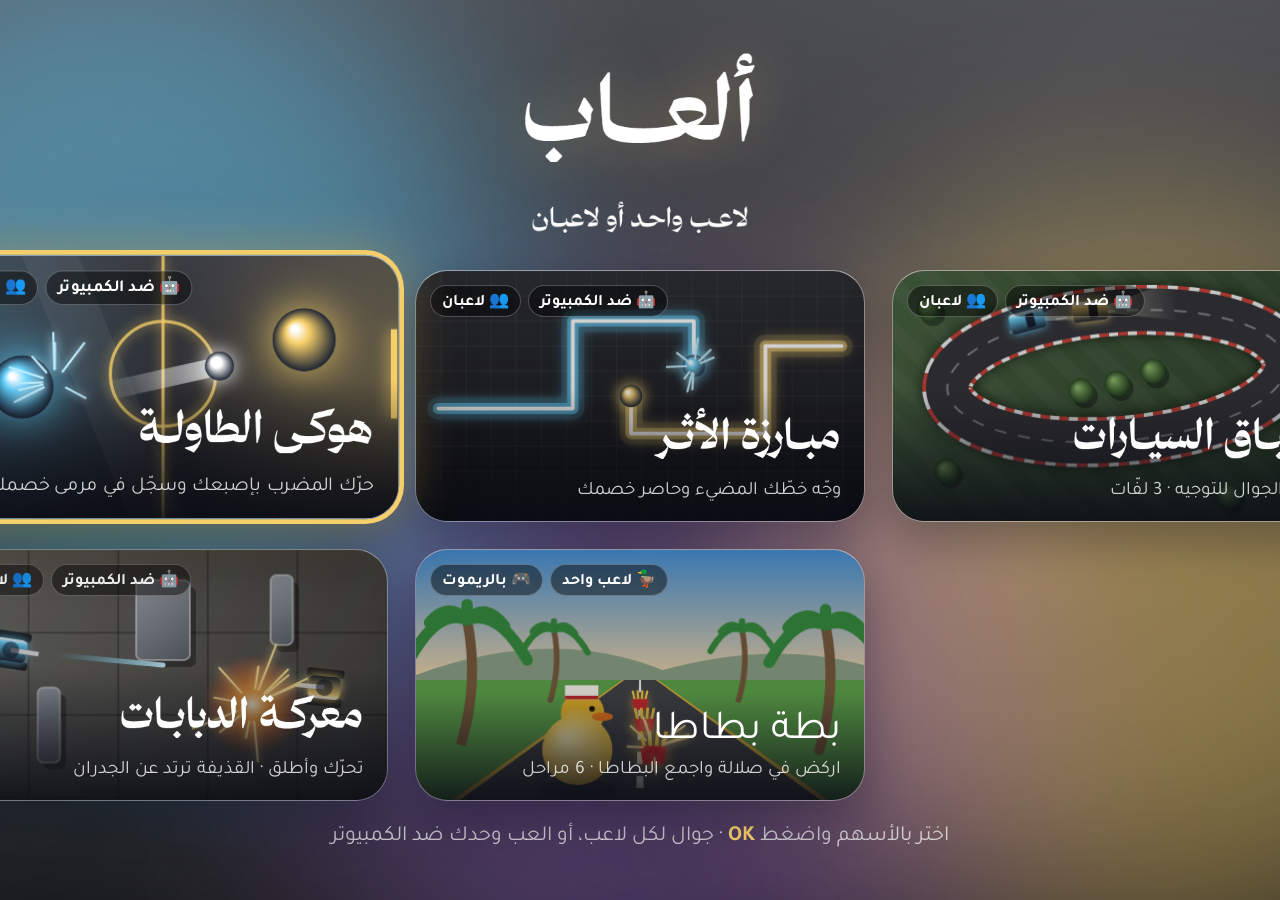
==== commit bdd352d9: "Point the games menu at the new Batta Batata build so the TV skips its cached copy Co-Authored-By: C" ====
--- a/web/public/games/index.html
+++ b/web/public/games/index.html
@@ -64,7 +64,7 @@
         <div class="info"><div class="name" data-w="game_race">سباق السيارات</div><div class="desc">أمِل الجوال للتوجيه · 3 لفّات</div></div></a>
       <a class="card glass" href="tank.html" id="c3"><canvas></canvas><div class="modes"><span>🤖 ضد الكمبيوتر</span><span>👥 لاعبان</span></div>
         <div class="info"><div class="name" data-w="game_tank">معركة الدبابات</div><div class="desc">تحرّك وأطلق · القذيفة ترتد عن الجدران</div></div></a>
-      <a class="card glass" href="duck.html?tv=1" id="c4"><canvas></canvas><div class="modes"><span>🦆 لاعب واحد</span><span>🎮 بالريموت</span></div>
+      <a class="card glass" href="duck.html?tv=1&v=2" id="c4"><canvas></canvas><div class="modes"><span>🦆 لاعب واحد</span><span>🎮 بالريموت</span></div>
         <div class="info"><div class="name">بطة بطاطا</div><div class="desc">اركض في صلالة واجمع البطاطا · 6 مراحل</div></div></a>
     </div>
     <div class="foot">اختر بالأسهم واضغط <b>OK</b> · جوال لكل لاعب، أو العب وحدك ضد الكمبيوتر</div>
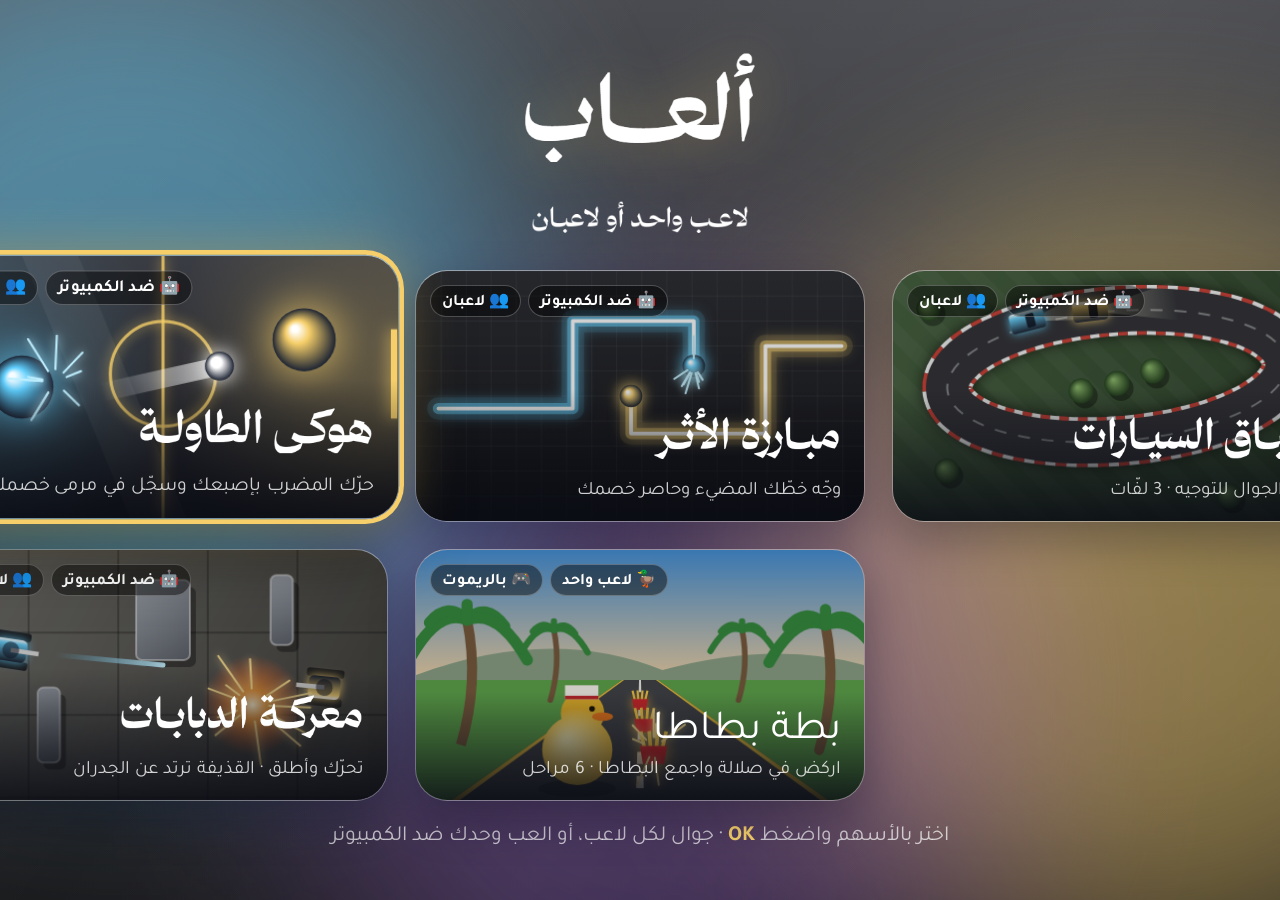
==== commit 60276b80: "Smooth, sharper Batta Batata on the TV Scenery, obstacles and landmarks are now built and merged onc" ====
--- a/web/public/games/index.html
+++ b/web/public/games/index.html
@@ -64,7 +64,7 @@
         <div class="info"><div class="name" data-w="game_race">سباق السيارات</div><div class="desc">أمِل الجوال للتوجيه · 3 لفّات</div></div></a>
       <a class="card glass" href="tank.html" id="c3"><canvas></canvas><div class="modes"><span>🤖 ضد الكمبيوتر</span><span>👥 لاعبان</span></div>
         <div class="info"><div class="name" data-w="game_tank">معركة الدبابات</div><div class="desc">تحرّك وأطلق · القذيفة ترتد عن الجدران</div></div></a>
-      <a class="card glass" href="duck.html?tv=1&v=2" id="c4"><canvas></canvas><div class="modes"><span>🦆 لاعب واحد</span><span>🎮 بالريموت</span></div>
+      <a class="card glass" href="duck.html?tv=1&v=3" id="c4"><canvas></canvas><div class="modes"><span>🦆 لاعب واحد</span><span>🎮 بالريموت</span></div>
         <div class="info"><div class="name">بطة بطاطا</div><div class="desc">اركض في صلالة واجمع البطاطا · 6 مراحل</div></div></a>
     </div>
     <div class="foot">اختر بالأسهم واضغط <b>OK</b> · جوال لكل لاعب، أو العب وحدك ضد الكمبيوتر</div>
